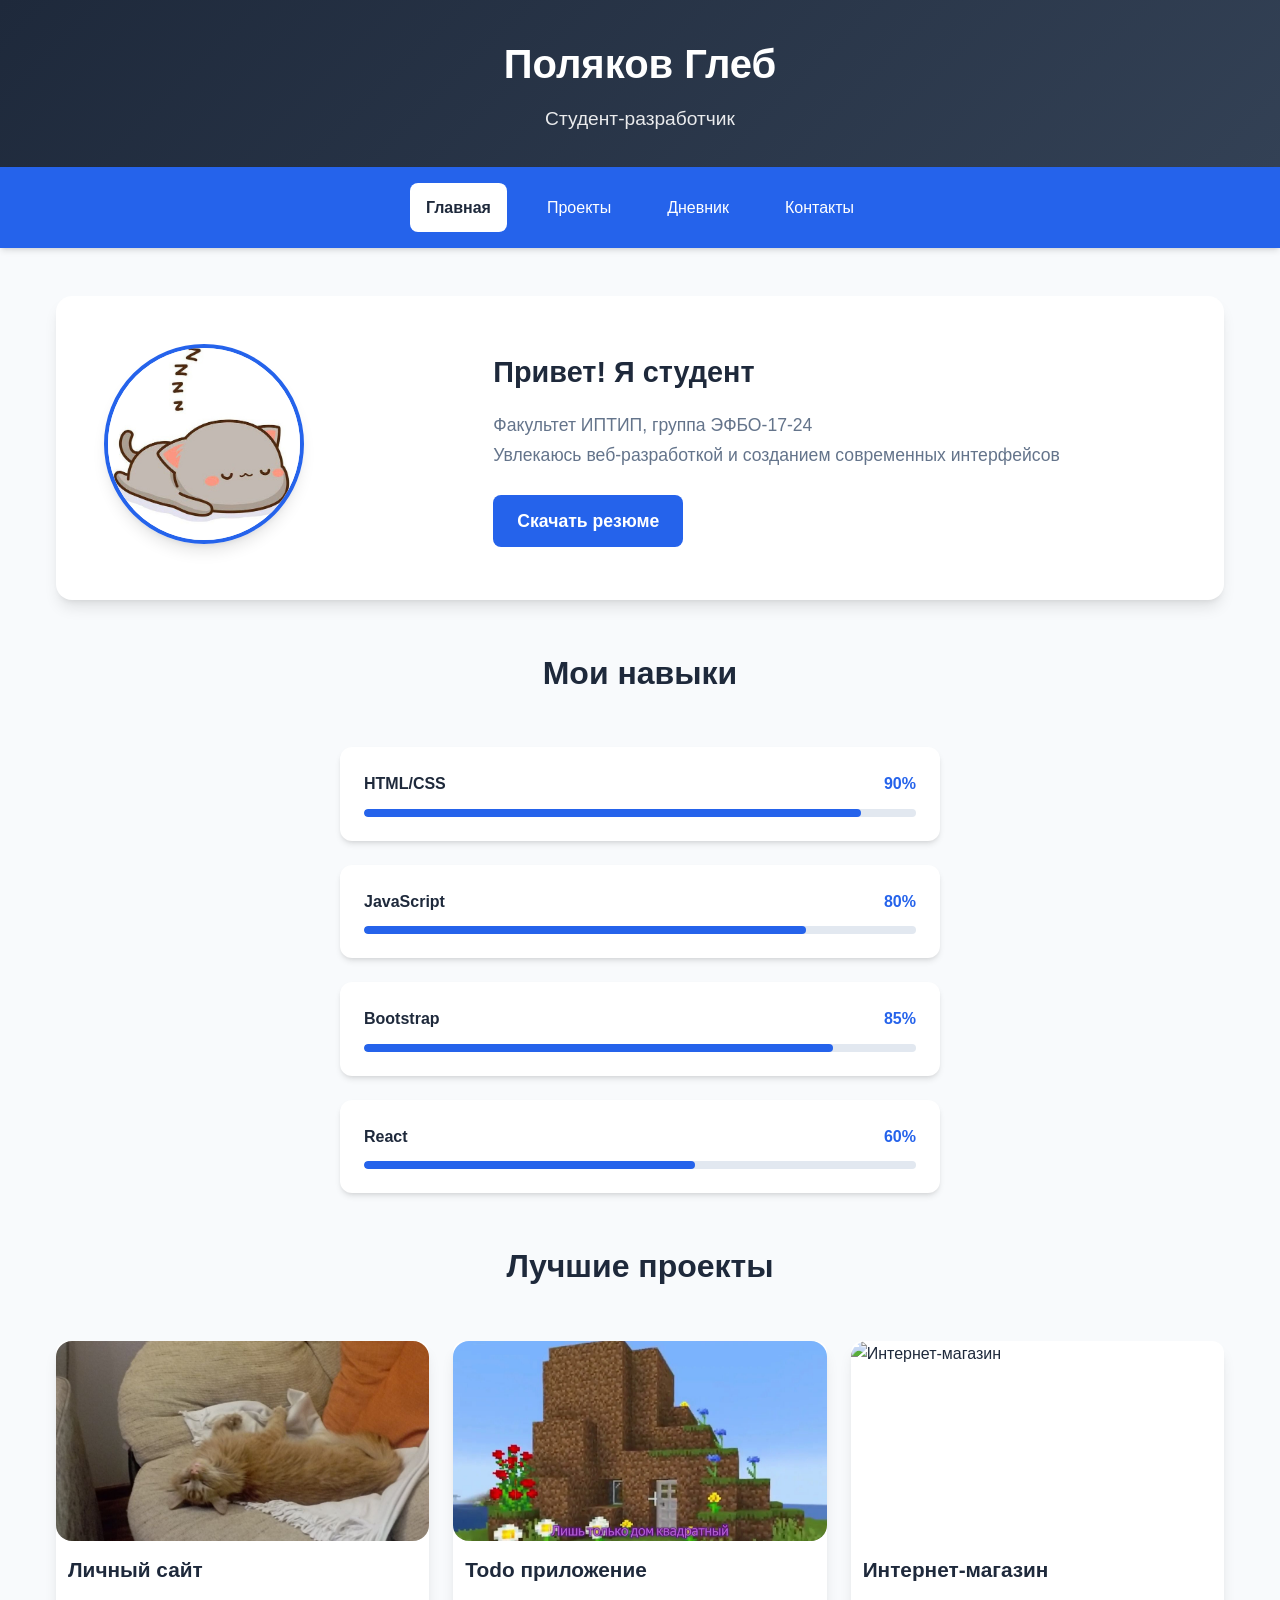
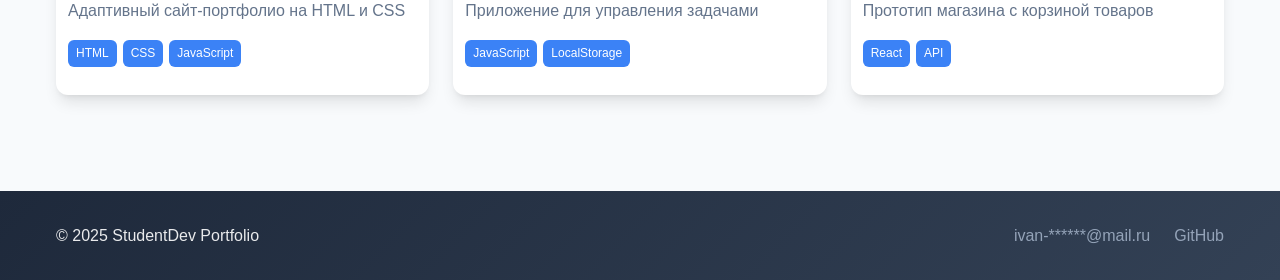
==== index.html @ 84746c80 "feat: 3kr" ====
<!DOCTYPE html>
<html lang="ru">
<head>
    <meta charset="UTF-8">
    <meta name="viewport" content="width=device-width, initial-scale=1.0">
    <meta name="description" content="Личный сайт студента-разработчика - главная">
    <title>Главная - StudentDev Portfolio</title>
    <link rel="stylesheet" href="styles/styles.css">
</head>
<body>
    <div class="page">
        <!-- Header -->
        <header class="header">
            <div class="container">
                <div class="header__content">
                    <h1 class="header__title">Поляков Глеб</h1>
                    <p class="header__subtitle">Студент-разработчик</p>
                </div>
            </div>
        </header>

        <!-- Navigation -->
        <nav class="nav" aria-label="Основная навигация">
            <div class="container">
                <ul class="nav__list">
                    <li class="nav__item nav__item--active">
                        <a href="index.html" class="nav__link" aria-current="page">Главная</a>
                    </li>
                    <li class="nav__item">
                        <a href="pages/projects.html" class="nav__link">Проекты</a>
                    </li>
                    <li class="nav__item">
                        <a href="pages/diary.html" class="nav__link">Дневник</a>
                    </li>
                    <li class="nav__item">
                        <a href="pages/contacts.html" class="nav__link">Контакты</a>
                    </li>
                </ul>
            </div>
        </nav>

        <!-- Main Content -->
        <main class="main">
            <div class="container">
                <!-- Hero Section -->
                <section class="hero">
                    <div class="hero__content">
                        <div class="hero__image">
                            <img src="images/my-photo.jpg" alt="Фото студента" class="hero__photo">
                        </div>
                        <div class="hero__info">
                            <h2 class="hero__greeting">Привет! Я студент</h2>
                            <p class="hero__description">
                                Факультет ИПТИП, группа ЭФБО-17-24<br>
                                Увлекаюсь веб-разработкой и созданием современных интерфейсов
                            </p>
                            <a href="assets/myResume.pdf" download class="button button--primary hero__button" aria-label="Скачать резюме">Скачать резюме</a>
                        </div>
                    </div>
                </section>

                <!-- Skills Section -->
                <section class="skills">
                    <h2 class="section-title">Мои навыки</h2>
                    <div class="skills__grid">
                        <div class="skill">
                            <div class="skill__header">
                                <span class="skill__name">HTML/CSS</span>
                                <span class="skill__percent">90%</span>
                            </div>
                            <div class="skill__progress">
                                <div class="skill__progress-bar" style="width: 90%"></div>
                            </div>
                        </div>
                        <div class="skill">
                            <div class="skill__header">
                                <span class="skill__name">JavaScript</span>
                                <span class="skill__percent">80%</span>
                            </div>
                            <div class="skill__progress">
                                <div class="skill__progress-bar" style="width: 80%"></div>
                            </div>
                        </div>
                        <div class="skill">
                            <div class="skill__header">
                                <span class="skill__name">Bootstrap</span>
                                <span class="skill__percent">85%</span>
                            </div>
                            <div class="skill__progress">
                                <div class="skill__progress-bar" style="width: 85%"></div>
                            </div>
                        </div>
                        <div class="skill">
                            <div class="skill__header">
                                <span class="skill__name">React</span>
                                <span class="skill__percent">60%</span>
                            </div>
                            <div class="skill__progress">
                                <div class="skill__progress-bar" style="width: 60%"></div>
                            </div>
                        </div>
                    </div>
                </section>

                <!-- Projects Preview -->
                <section class="projects-preview">
                    <h2 class="section-title">Лучшие проекты</h2>
                    <div class="projects-preview__grid">
                        <article class="project-card">
                            <div class="project-card__image">
                                <img src="images/project1.jpg" alt="Личный сайт" class="responsive-image">
                            </div>
                            <div class="project-card__content">
                                <h3 class="project-card__title">Личный сайт</h3>
                                <p class="project-card__description">
                                    Адаптивный сайт-портфолио на HTML и CSS
                                </p>
                                <div class="project-card__tags">
                                    <span class="tag">HTML</span>
                                    <span class="tag">CSS</span>
                                    <span class="tag">JavaScript</span>
                                </div>
                            </div>
                        </article>
                        <article class="project-card">
                            <div class="project-card__image">
                                <img src="images/project2.jpg" alt="Todo приложение" class="responsive-image">
                            </div>
                            <div class="project-card__content">
                                <h3 class="project-card__title">Todo приложение</h3>
                                <p class="project-card__description">
                                    Приложение для управления задачами
                                </p>
                                <div class="project-card__tags">
                                    <span class="tag">JavaScript</span>
                                    <span class="tag">LocalStorage</span>
                                </div>
                            </div>
                        </article>
                        <article class="project-card">
                            <div class="project-card__image">
                                <img src="images/project3.jpg" alt="Интернет-магазин" class="responsive-image">
                            </div>
                            <div class="project-card__content">
                                <h3 class="project-card__title">Интернет-магазин</h3>
                                <p class="project-card__description">
                                    Прототип магазина с корзиной товаров
                                </p>
                                <div class="project-card__tags">
                                    <span class="tag">React</span>
                                    <span class="tag">API</span>
                                </div>
                            </div>
                        </article>
                    </div>
                </section>
            </div>
        </main>

        <!-- Footer -->
        <footer class="footer">
            <div class="container">
                <div class="footer__content">
                    <p class="footer__copyright">&copy; 2025 StudentDev Portfolio</p>
                    <div class="footer__links">
                        <a href="mailto:student@edu.ru" class="footer__link">ivan-******@mail.ru</a>
                        <a href="https://github.com/Fayman7/Frontend-And-Backend-Development-KR2/tree/dev" class="footer__link">GitHub</a>
                    </div>
                </div>
            </div>
        </footer>
    </div>
</body>
</html>
---- styles/styles.css ----
/* CSS Variables */
:root {
    /* Colors */
    --primary-color: #2563eb;
    --primary-dark: #1d4ed8;
    --primary-light: #3b82f6;
    --secondary-color: #64748b;
    --accent-color: #f59e0b;
    --success-color: #10b981;
    --warning-color: #f59e0b;
    --error-color: #ef4444;
    
    /* Text Colors */
    --text-primary: #1e293b;
    --text-secondary: #64748b;
    --text-light: #94a3b8;
    --text-white: #ffffff;
    
    /* Background Colors */
    --bg-body: #f8fafc;
    --bg-card: #ffffff;
    --bg-header: #1e293b;
    --bg-footer: #1e293b;
    
    /* Gradients */
    --gradient-primary: linear-gradient(135deg, var(--primary-color), var(--primary-dark));
    --gradient-dark: linear-gradient(135deg, var(--bg-header), #334155);
    
    /* Shadows */
    --shadow-sm: 0 1px 2px 0 rgb(0 0 0 / 0.05);
    --shadow-md: 0 4px 6px -1px rgb(0 0 0 / 0.1), 0 2px 4px -2px rgb(0 0 0 / 0.1);
    --shadow-lg: 0 10px 15px -3px rgb(0 0 0 / 0.1), 0 4px 6px -4px rgb(0 0 0 / 0.1);
    
    /* Border Radius */
    --radius-sm: 0.375rem;
    --radius-md: 0.5rem;
    --radius-lg: 0.75rem;
    --radius-xl: 1rem;
    
    /* Spacing */
    --space-xs: 0.5rem;
    --space-sm: 0.75rem;
    --space-md: 1rem;
    --space-lg: 1.5rem;
    --space-xl: 2rem;
    --space-2xl: 3rem;
    
    /* Transitions */
    --transition: all 0.3s ease;
}

/* Reset and Base Styles */
* {
    margin: 0;
    padding: 0;
    box-sizing: border-box;
}

body {
    font-family: 'Inter', -apple-system, BlinkMacSystemFont, sans-serif;
    line-height: 1.6;
    color: var(--text-primary);
    background-color: var(--bg-body);
}

fieldset {
    border: none;
    padding: 0;
    margin: 0;
}

.container {
    max-width: 1200px;
    margin: 0 auto;
    padding: 0 var(--space-md);
}

.responsive-image {
    width: 100%;
    height: auto;
    display: block;
    border-radius: var(--radius-xl);
}

.header:focus,
.header:focus-visible,
.nav:focus,
.nav:focus-visible,
.main:focus,
.main:focus-visible,
.footer:focus,
.footer:focus-visible {
    outline: none;
    box-shadow: 0 0 0 4px rgba(37, 99, 235, 0.12);
    border-radius: var(--radius-md);
    transition: box-shadow 0.18s ease;
}

/* Page Layout */
.page {
    min-height: 100vh;
    display: flex;
    flex-direction: column;
}

/* Header */
.header {
    background: var(--gradient-dark);
    color: var(--text-white);
    padding: var(--space-xl) 0;
    text-align: center;
}

.header__content {
    max-width: 600px;
    margin: 0 auto;
}

.header__title {
    font-size: 2.5rem;
    font-weight: 700;
    margin-bottom: var(--space-xs);
}

.header__subtitle {
    font-size: 1.2rem;
    opacity: 0.9;
}

/* Navigation */
.nav {
    background: var(--primary-color);
    position: sticky;
    top: 0;
    z-index: 100;
    box-shadow: var(--shadow-md);
}

.nav__list {
    list-style: none;
    display: flex;
    justify-content: center;
    gap: var(--space-lg);
    padding: var(--space-md) 0;
}

.nav__item {
    margin: 0;
}

.nav__link {
    display: block;
    padding: var(--space-sm) var(--space-md);
    color: var(--text-white);
    text-decoration: none;
    border-radius: var(--radius-md);
    transition: var(--transition);
    font-weight: 500;
}

.nav__link:hover {
    background: rgba(255, 255, 255, 0.1);
    transform: translateY(-1px);
}

.nav-link:focus {
      outline: none;
      border-color: #0066cc;
      background: #e6f3ff;
}

.nav__item--active .nav__link {
    background: var(--bg-card);
    color: var(--text-primary);
    font-weight: 600;
}

/* Main Content */
.main {
    flex: 1;
    padding: var(--space-2xl) 0;
}

/* Section Title */
.section-title {
    font-size: 2rem;
    font-weight: 700;
    color: var(--text-primary);
    text-align: center;
    margin-bottom: var(--space-2xl);
}

/* Hero Section */
.hero {
    margin-bottom: var(--space-2xl);
}

.hero__content {
    display: grid;
    grid-template-columns: 1fr 2fr;
    gap: var(--space-2xl);
    align-items: center;
    background: var(--bg-card);
    padding: var(--space-2xl);
    border-radius: var(--radius-xl);
    box-shadow: var(--shadow-lg);
}

.hero__photo {
    width: 200px;
    height: 200px;
    border-radius: 50%;
    object-fit: cover;
    border: 4px solid var(--primary-color);
    box-shadow: var(--shadow-lg);
}

.hero__greeting {
    font-size: 1.8rem;
    font-weight: 600;
    color: var(--text-primary);
    margin-bottom: var(--space-md);
}

.hero__description {
    font-size: 1.1rem;
    color: var(--text-secondary);
    line-height: 1.7;
    margin-bottom: var(--space-lg);
}

.hero__button {
    font-size: 1.1rem;
    padding: var(--space-md) var(--space-lg);
}

/* Skills Section */
.skills {
    margin-bottom: var(--space-2xl);
}

.skills__grid {
    display: grid;
    gap: var(--space-lg);
    max-width: 600px;
    margin: 0 auto;
}

.skill {
    background: var(--bg-card);
    padding: var(--space-lg);
    border-radius: var(--radius-lg);
    box-shadow: var(--shadow-md);
}

.skill__header {
    display: flex;
    justify-content: space-between;
    align-items: center;
    margin-bottom: var(--space-sm);
}

.skill__name {
    font-weight: 600;
    color: var(--text-primary);
}

.skill__percent {
    font-weight: 600;
    color: var(--primary-color);
}

.skill__progress {
    height: 8px;
    background: #e2e8f0;
    border-radius: var(--radius-sm);
    overflow: hidden;
}

.skill__progress-bar {
    height: 100%;
    background: var(--primary-color);
    border-radius: var(--radius-sm);
    transition: width 1s ease-in-out;
}

/* Projects Preview */
.projects-preview {
    margin-bottom: var(--space-2xl);
}

.projects-preview__grid {
    display: grid;
    grid-template-columns: repeat(auto-fit, minmax(300px, 1fr));
    gap: var(--space-lg);
}

/* Project Card */
.project-card {
    background: var(--bg-card);
    border-radius: var(--radius-lg);
    overflow: hidden;
    box-shadow: var(--shadow-md);
}

.project-card:hover {
    transform: translateY(-4px);
    transition: var(--transition);
    box-shadow: var(--shadow-lg);
}

.project-card__image, image {
    height: 200px;
    overflow: hidden;
}

.project-card__image img, image {
    width: 100%;
    height: 100%;
    object-fit: cover;
    transition: var(--transition);
}

.project-card:hover .project-card__image img {
    transform: scale(1.05);
}

.project-card__content {
    padding: var(--space-lg);
}

.project-card__title {
    font-size: 1.3rem;
    font-weight: 600;
    color: var(--text-primary);
    margin-bottom: var(--space-sm);
}

.project-card__description {
    color: var(--text-secondary);
    line-height: 1.6;
    margin-bottom: var(--space-md);
}

.project-card__tags {
    display: flex;
    flex-wrap: wrap;
    gap: var(--space-xs);
    margin-bottom: var(--space-md);
}

.project-card__button {
    width: 100%;
}

/* Tag Component */
.tag {
    display: inline-block;
    padding: var(--space-xs) var(--space-sm);
    background: var(--primary-light);
    color: var(--text-white);
    border-radius: var(--radius-sm);
    font-size: 0.8rem;
    font-weight: 500;
}

/* Button Component */
.button {
    display: inline-block;
    padding: var(--space-sm) var(--space-lg);
    border: none;
    border-radius: var(--radius-md);
    font-weight: 600;
    text-decoration: none;
    text-align: center;
    cursor: pointer;
    transition: var(--transition);
    font-family: inherit;
}

.button--primary {
    background: var(--primary-color);
    color: var(--text-white);
}

.button--primary:hover {
    background: var(--primary-dark);
    transform: translateY(-2px);
}

.button--outline {
    background: transparent;
    color: var(--primary-color);
    border: 2px solid var(--primary-color);
}

.button--outline:hover {
    background: var(--primary-color);
    color: var(--text-white);
    transform: translateY(-2px);
}

/* Projects Page Specific Styles */
.projects__header {
    display: flex;
    justify-content: space-between;
    align-items: center;
    margin-bottom: var(--space-2xl);
    flex-wrap: wrap;
    gap: var(--space-md);
}

.projects__filters {
    display: flex;
    gap: 8px;
    flex-wrap: wrap;
    margin-bottom: 16px;
}

.filter {
    padding: 8px 12px;
    background: rgba(255,255,255,0.06);
    border: 1px solid rgba(255,255,255,0.06);
    color: inherit;
    border-radius: 8px;
    cursor: pointer;
    transition: background 0.18s ease, transform 0.12s ease;
}

.filter:hover { transform: translateY(-2px); }

.filter[aria-pressed="true"], .filter.active {
    background: var(--primary-light);
    color: var(--text-white);
}

/* Сетка проектов и скрытие */
.projects-grid {
    display: grid;
    grid-template-columns: repeat(2, minmax(260px, 1fr));
    gap: 18px;
}

.project-card {
    background: var(--color-duo-main, #fff);
    border-radius: 12px;
    overflow: hidden;
    box-shadow: var(--shadow-lg, 0 6px 20px rgba(0,0,0,0.08));
    display: flex;
    flex-direction: column;
    transition: var(--transition);
}

.project-card__content { padding: 12px; }

.project-card__tags { margin-top: 8px; display:flex; gap:6px; flex-wrap:wrap; }

.tag { padding:4px 8px; border-radius:6px; font-size:12px; }

/* скрытие карточки */
.project-card.is-hidden { display: none !important; }

/* Diary Page Specific Styles */
.timeline {
    max-width: 800px;
    margin: 0 auto var(--space-2xl);
}

.timeline__item {
    display: grid;
    grid-template-columns: 150px 1fr;
    gap: var(--space-lg);
    padding: var(--space-lg);
    background: var(--bg-card);
    border-radius: var(--radius-lg);
    margin-bottom: var(--space-md);
    box-shadow: var(--shadow-md);
    position: relative;
}

.timeline__item::before {
    content: '';
    position: absolute;
    left: 170px;
    top: 0;
    bottom: 0;
    width: 2px;
    background: #e2e8f0;
}

.timeline__date {
    font-weight: 600;
    color: var(--text-primary);
}

.timeline__content {
    position: relative;
}

.timeline__title {
    font-size: 1.2rem;
    font-weight: 600;
    color: var(--text-primary);
    margin-bottom: var(--space-xs);
}

.timeline__description {
    color: var(--text-secondary);
    line-height: 1.6;
    margin-bottom: var(--space-sm);
}

.timeline__status {
    display: inline-block;
    padding: var(--space-xs) var(--space-sm);
    border-radius: var(--radius-sm);
    font-size: 0.8rem;
    font-weight: 600;
}

.timeline__status--completed {
    background: var(--success-color);
    color: white;
}

.timeline__status--in-progress {
    background: var(--warning-color);
    color: white;
}

.timeline__status--planned {
    background: var(--secondary-color);
    color: white;
}

/* Courses Section */
.courses {
    margin-bottom: var(--space-2xl);
}

.courses__title {
    font-size: 1.5rem;
    font-weight: 600;
    color: var(--text-primary);
    margin-bottom: var(--space-lg);
    text-align: center;
}

.courses__grid {
    display: grid;
    gap: var(--space-lg);
    max-width: 600px;
    margin: 0 auto;
}

.course {
    background: var(--bg-card);
    padding: var(--space-lg);
    border-radius: var(--radius-lg);
    box-shadow: var(--shadow-md);
}

.course__header {
    display: flex;
    justify-content: space-between;
    align-items: center;
    margin-bottom: var(--space-sm);
}

.course__name {
    font-weight: 600;
    color: var(--text-primary);
}

.course__percent {
    font-weight: 600;
    color: var(--primary-color);
}

.course__progress {
    height: 8px;
    background: #e2e8f0;
    border-radius: var(--radius-sm);
    overflow: hidden;
}

.course__progress-bar {
    height: 100%;
    background: var(--primary-color);
    border-radius: var(--radius-sm);
    transition: width 1s ease-in-out;
}

/* Add Entry Form */
.add-entry {
    background: var(--bg-card);
    padding: var(--space-2xl);
    border-radius: var(--radius-xl);
    box-shadow: var(--shadow-lg);
    max-width: 600px;
    margin: 0 auto;
}

.add-entry__title {
    font-size: 1.5rem;
    font-weight: 600;
    color: var(--text-primary);
    margin-bottom: var(--space-lg);
    text-align: center;
}

.add-entry__form {
    display: grid;
    gap: var(--space-lg);
}

.form-group {
    display: flex;
    flex-direction: column;
}

.form-label {
    font-weight: 600;
    color: var(--text-primary);
    margin-bottom: var(--space-xs);
}

.form-input,
.form-textarea {
    padding: var(--space-md);
    border: 2px solid #e2e8f0;
    border-radius: var(--radius-md);
    font-family: inherit;
    font-size: 1rem;
    transition: var(--transition);
}

.form-input:focus,
.form-textarea:focus {
    outline: none;
    border-color: var(--primary-color);
    box-shadow: 0 0 0 3px rgba(37, 99, 235, 0.1);
}

.form-textarea {
    resize: vertical;
    min-height: 100px;
}

/* Contacts Page Specific Styles */
.contacts__content {
    display: grid;
    grid-template-columns: 2fr 1fr;
    gap: var(--space-2xl);
    max-width: 1000px;
    margin: 0 auto;
}

.contact-form {
    background: var(--bg-card);
    padding: var(--space-2xl);
    border-radius: var(--radius-xl);
    box-shadow: var(--shadow-lg);
}

.form {
    display: grid;
    gap: var(--space-lg);
}

.form__group {
    display: flex;
    flex-direction: column;
}

.form__label {
    font-weight: 600;
    color: var(--text-primary);
    margin-bottom: var(--space-xs);
}

.form__input,
.form__textarea {
    padding: var(--space-md);
    border: 2px solid #e2e8f0;
    border-radius: var(--radius-md);
    font-family: inherit;
    font-size: 1rem;
    transition: var(--transition);
}

.form__input:focus,
.form__textarea:focus {
    outline: none;
    border-color: var(--primary-color);
    box-shadow: 0 0 0 3px rgba(37, 99, 235, 0.1);
}

.form__textarea {
    resize: vertical;
    min-height: 120px;
}

.form__button {
    font-size: 1.1rem;
    padding: var(--space-md) var(--space-lg);
}

.contact-info {
    background: var(--bg-card);
    padding: var(--space-2xl);
    border-radius: var(--radius-xl);
    box-shadow: var(--shadow-lg);
    height: fit-content;
}

.contact-info__title,
.contact-form__title {
    font-size: 1.5rem;
    font-weight: 600;
    color: var(--text-primary);
    margin-bottom: var(--space-lg);
    text-align: center;
}

.contact-info__items {
    display: grid;
    gap: var(--space-lg);
}

.contact-item {
    display: flex;
    align-items: flex-start;
    gap: var(--space-md);
    padding: var(--space-lg);
    background: #f8fafc;
    border-radius: var(--radius-lg);
    transition: var(--transition);
}

.contact-item:hover {
    transform: translateY(-2px);
    box-shadow: var(--shadow-md);
}

.contact-item__icon {
    font-size: 1.5rem;
    flex-shrink: 0;
}

.contact-item__content {
    flex: 1;
}

.contact-item__title {
    font-weight: 600;
    color: var(--text-primary);
    margin-bottom: var(--space-xs);
}

.contact-item__value {
    color: var(--text-secondary);
}

/* Визуальные индикаторы обязательных полей */
.required-mark { color: var(--error-color); margin-left: 0.2rem; }

/* Сообщение об ошибке */
.form-error {
    color: var(--error-color);
    font-size: 0.9rem;
    min-height: 1.1em;
    display: block;
    margin-top: 6px;
}

/* Поле с ошибкой */
.form__input[aria-invalid="true"],
.form__textarea[aria-invalid="true"] {
    border-color: var(--error-color);
    box-shadow: 0 0 0 3px rgba(239, 68, 68, 0.12);
}

/* Статус формы (live region) */
.form-status {
    margin-top: 12px;
    font-weight: 600;
    min-height: 1.2em;
}

/* Скрытый текст для вспомогательной семантики */
.visually-hidden {
    position: absolute !important;
    height: 1px; width: 1px;
    overflow: hidden;
    clip: rect(1px, 1px, 1px, 1px);
    white-space: nowrap;
}

/* Footer */
.footer {
    background: var(--gradient-dark);
    color: var(--text-white);
    padding: var(--space-xl) 0;
    margin-top: auto;
}

.footer__content {
    display: flex;
    justify-content: space-between;
    align-items: center;
    flex-wrap: wrap;
    gap: var(--space-md);
}

.footer__copyright {
    margin: 0;
    opacity: 0.9;
}

.footer__links {
    display: flex;
    gap: var(--space-lg);
}

.footer__link {
    color: var(--text-light);
    text-decoration: none;
    transition: var(--transition);
}

.footer__link:hover {
    color: var(--text-white);
}

/* Responsive Design */
@media (max-width: 768px) {
    .container {
        padding: 0 var(--space-sm);
    }
    
    .header__title {
        font-size: 2rem;
    }
    
    .nav__list {
        flex-direction: column;
        gap: var(--space-xs);
        align-items: center;
    }
    
    .hero__content {
        grid-template-columns: 1fr;
        text-align: center;
        gap: var(--space-lg);
    }
    
    .hero__photo {
        width: 150px;
        height: 150px;
    }
    
    .projects__header {
        flex-direction: column;
        align-items: stretch;
    }
    
    .projects__filters {
        justify-content: center;
    }
    
    .projects__grid,
    .projects-preview__grid {
        grid-template-columns: 1fr;
    }
    
    .timeline__item {
        grid-template-columns: 1fr;
        gap: var(--space-md);
    }
    
    .timeline__item::before {
        display: none;
    }
    
    .contacts__content {
        grid-template-columns: 1fr;
    }
    
    .footer__content {
        flex-direction: column;
        text-align: center;
    }
    
    .footer__links {
        justify-content: center;
    }
}

@media (max-width: 480px) {
    :root {
        --space-xl: 1.5rem;
        --space-2xl: 2rem;
    }
    
    .section-title {
        font-size: 1.5rem;
    }
    
    .hero__greeting {
        font-size: 1.5rem;
    }
    
    .button {
        width: 100%;
    }
}
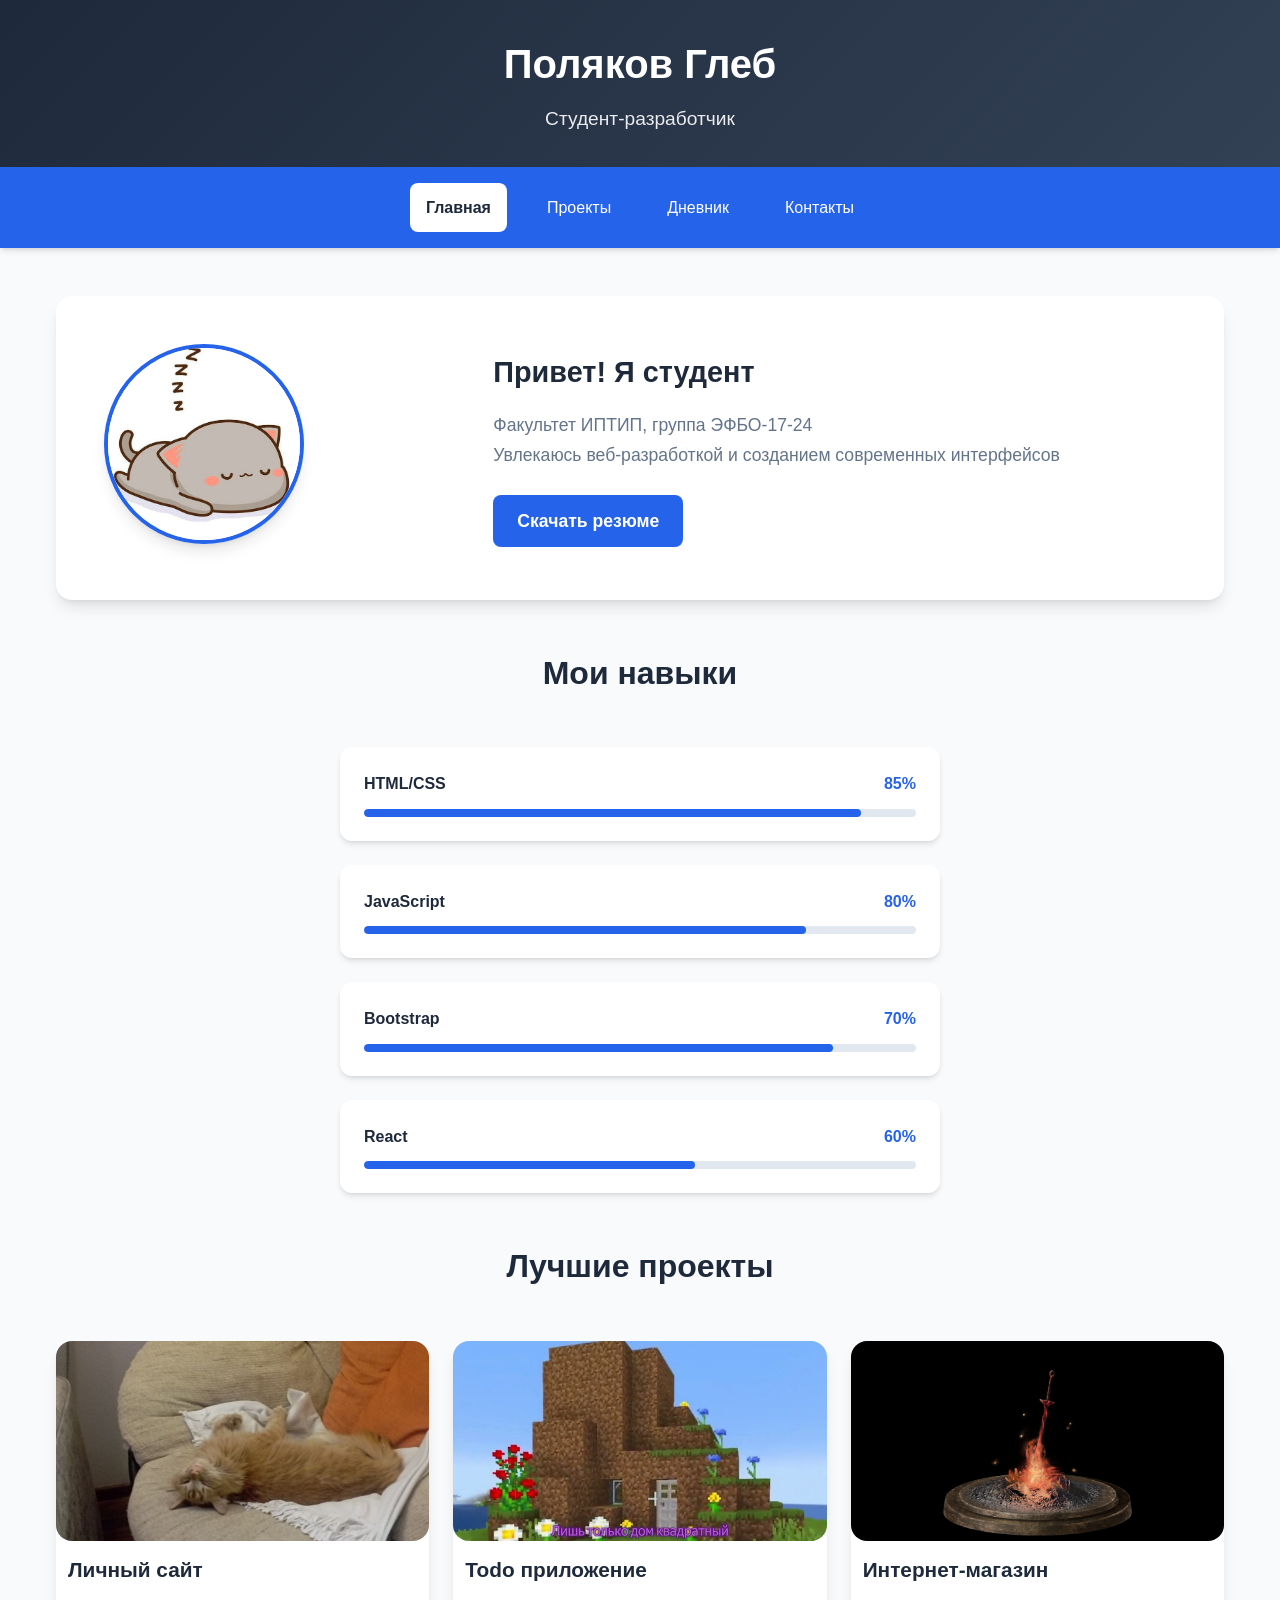
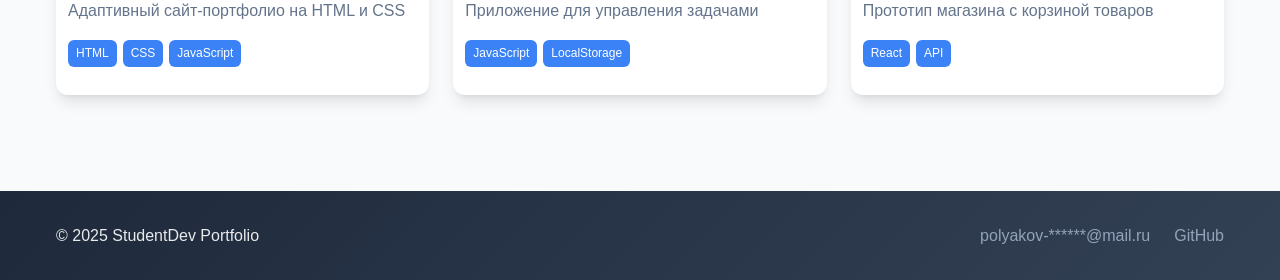
==== commit 8412c0cb: "feat: kr3 update" ====
--- a/index.html
+++ b/index.html
@@ -54,7 +54,7 @@
                                 Факультет ИПТИП, группа ЭФБО-17-24<br>
                                 Увлекаюсь веб-разработкой и созданием современных интерфейсов
                             </p>
-                            <a href="assets/myResume.pdf" download class="button button--primary hero__button" aria-label="Скачать резюме">Скачать резюме</a>
+                            <a href="assets/resume.pdf" download class="button button--primary hero__button" aria-label="Скачать резюме">Скачать резюме</a>
                         </div>
                     </div>
                 </section>
@@ -66,7 +66,7 @@
                         <div class="skill">
                             <div class="skill__header">
                                 <span class="skill__name">HTML/CSS</span>
-                                <span class="skill__percent">90%</span>
+                                <span class="skill__percent">85%</span>
                             </div>
                             <div class="skill__progress">
                                 <div class="skill__progress-bar" style="width: 90%"></div>
@@ -84,7 +84,7 @@
                         <div class="skill">
                             <div class="skill__header">
                                 <span class="skill__name">Bootstrap</span>
-                                <span class="skill__percent">85%</span>
+                                <span class="skill__percent">70%</span>
                             </div>
                             <div class="skill__progress">
                                 <div class="skill__progress-bar" style="width: 85%"></div>
@@ -139,7 +139,7 @@
                         </article>
                         <article class="project-card">
                             <div class="project-card__image">
-                                <img src="images/project3.jpg" alt="Интернет-магазин" class="responsive-image">
+                                <img src="images/project3.png" alt="Интернет-магазин" class="responsive-image">
                             </div>
                             <div class="project-card__content">
                                 <h3 class="project-card__title">Интернет-магазин</h3>
@@ -163,8 +163,8 @@
                 <div class="footer__content">
                     <p class="footer__copyright">&copy; 2025 StudentDev Portfolio</p>
                     <div class="footer__links">
-                        <a href="mailto:student@edu.ru" class="footer__link">ivan-******@mail.ru</a>
-                        <a href="https://github.com/Fayman7/Frontend-And-Backend-Development-KR2/tree/dev" class="footer__link">GitHub</a>
+                        <a href="mailto:student@edu.ru" class="footer__link">polyakov-******@mail.ru</a>
+                        <a href="https://github.com/PolKas1806/frontend-backend-KR3/tree/dev" class="footer__link">GitHub</a>
                     </div>
                 </div>
             </div>
